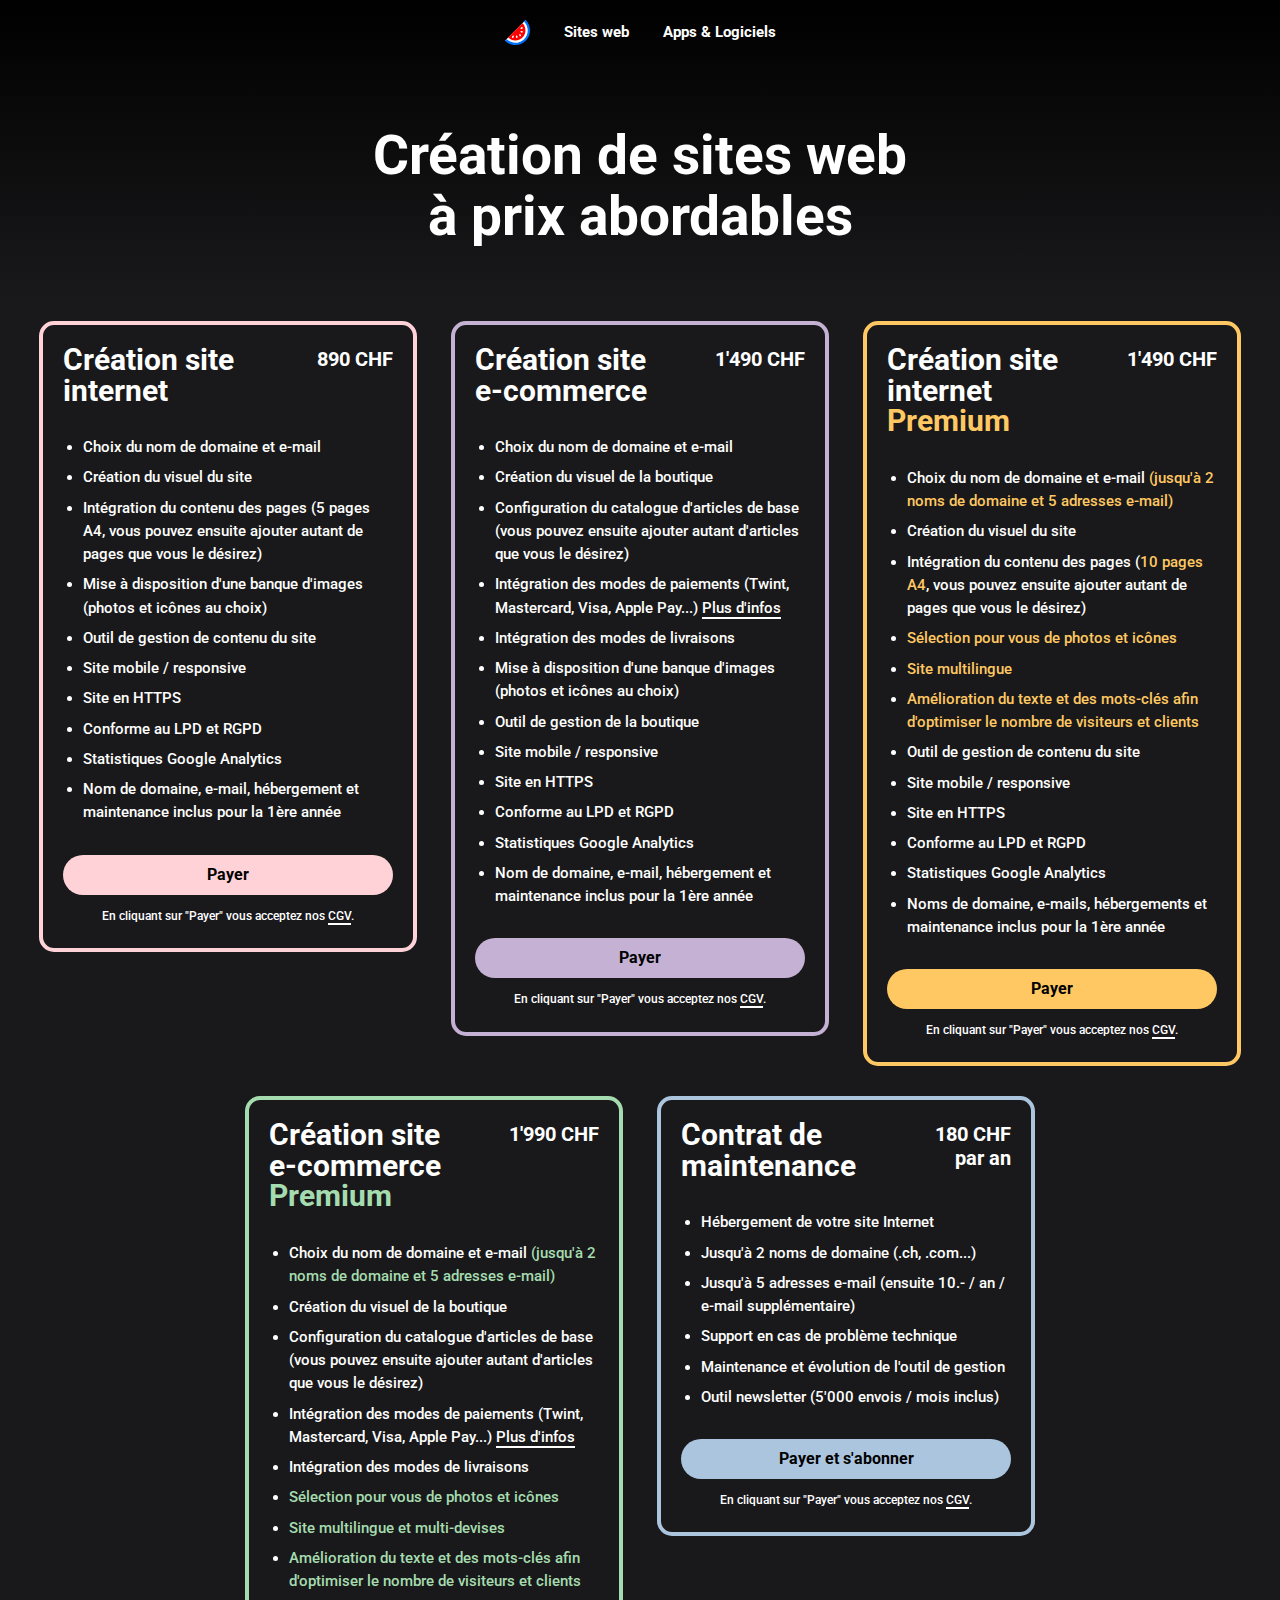
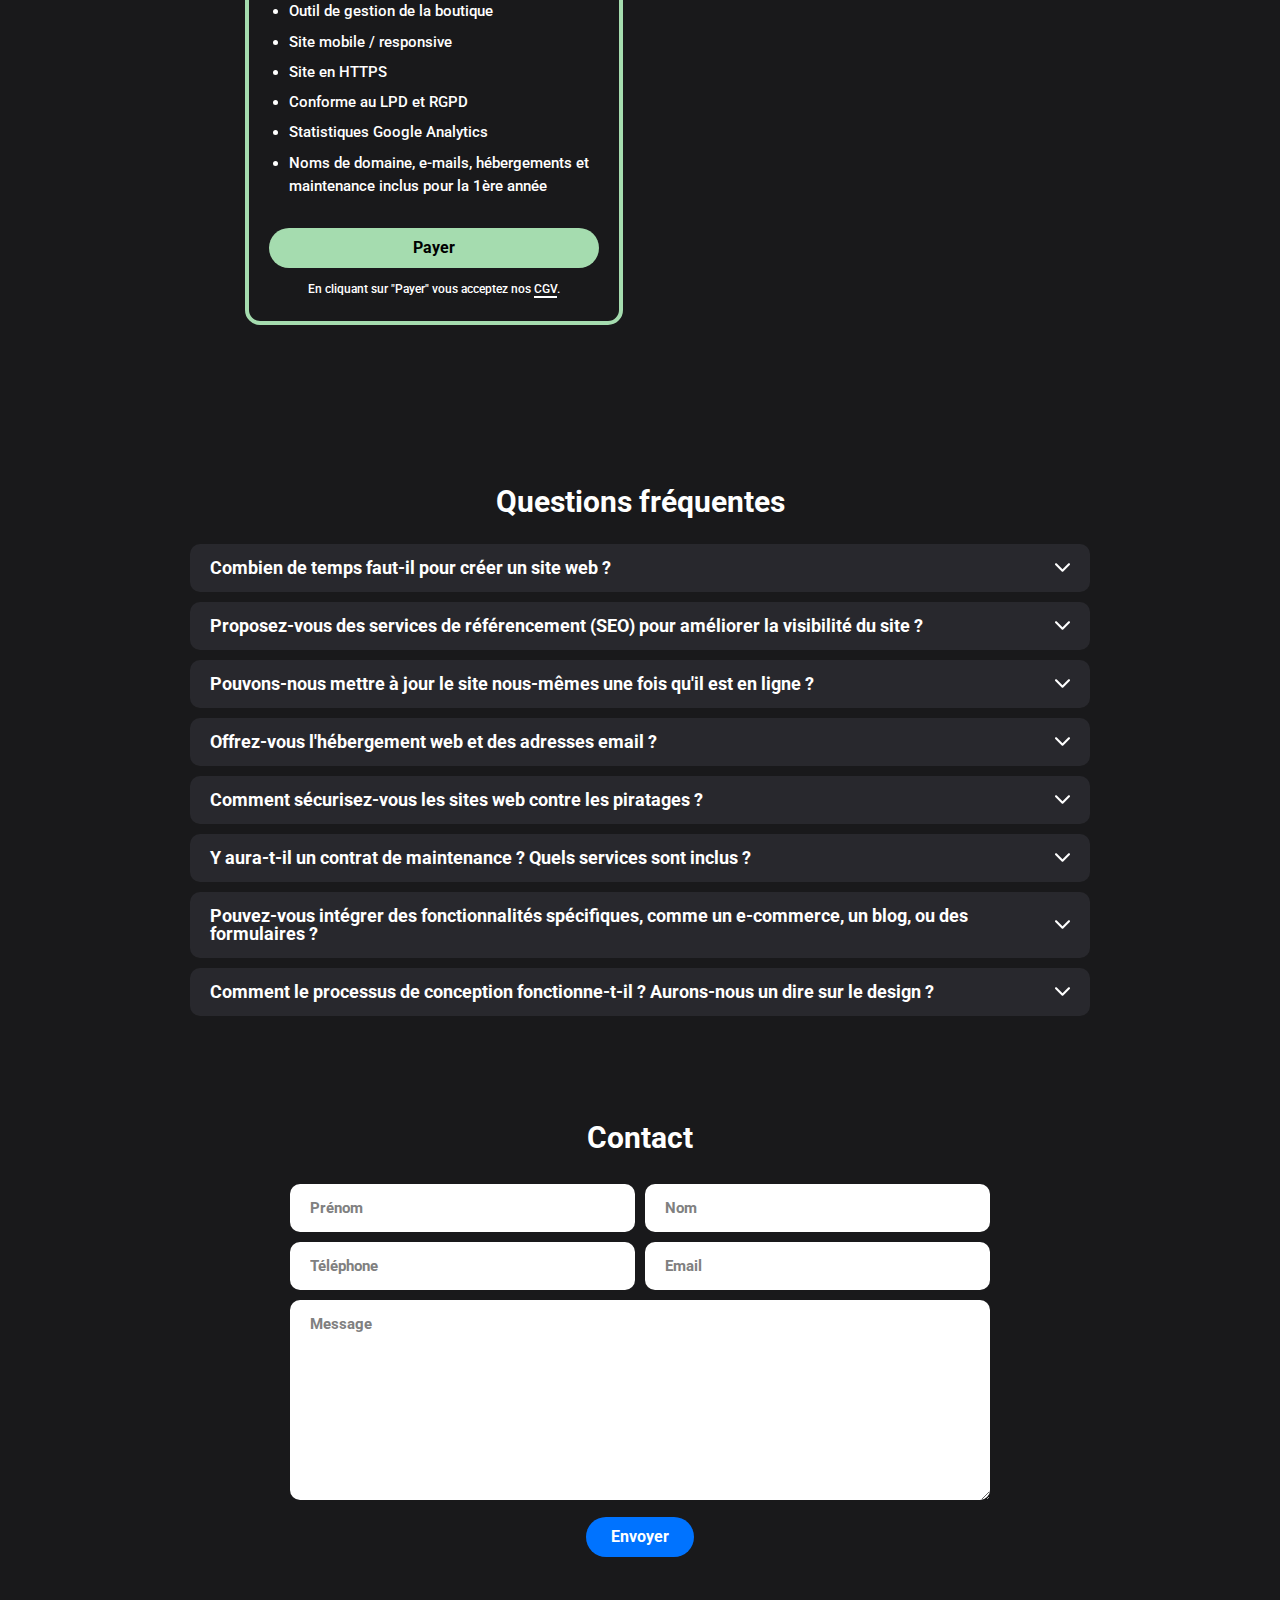
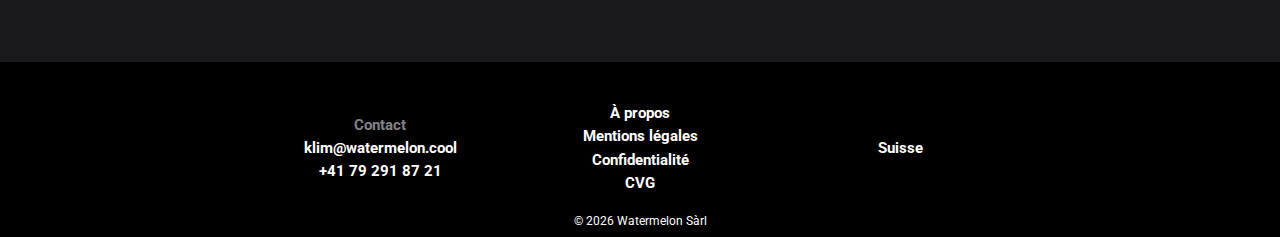
==== fr/index.html @ a2217d6e "Add files via upload" ====
<!doctype html>
<html>
<head>

<!-- META -->
<meta charset="utf-8">
<title>Watermelon - Sites web</title>
<meta name="robots" content="index,follow">
<meta name="description" id="description" property="description" content="Création de sites web et boutiques en ligne à prix abordables">
<meta name="viewport" content="width=device-width, initial-scale=1.0, maximum-scale=1.0, user-scalable=0">

<!-- OPEN GRAPH -->
<meta property="og:image" content="/img/automation.png" />
<meta property="og:title" content="Watermelon - Sites web" />
<meta property="og:description" content="Création de sites web et boutiques en ligne à prix abordables" />

<!-- AUTRES -->
<link rel="stylesheet" href="/code/style.css">

</head>
<body>


    <!--  menu --------------------------------------------------------------------------- -->
  <div id="menu">

    <div id="menupc">
    <img src="/img/watermelon.svg">
    <!--a href="/fr/leads.html"><div>Leads</div></a-->
    <a href="/fr/"><div>Sites web</div></a>
    <a href="/fr/dev.html"><div>Apps & Logiciels</div></a>
    </div>
    
    <div id="menumobile">
      <img src="/img/watermelon.svg">
      <img id="open" src="/img/menu.svg">
      <img id="close" src="/img/close.svg">
    </div>
    
    <div id="sousmenumobile">
      <!--a href="/fr/leads.html"><div>Leads</div></a-->
      <a href="/fr/"><div>Sites web</div></a>
      <a href="/fr/dev.html"><div>Apps & Logiciels</div></a>
    </div>
    
    </div>

    
  

  <!--  page --------------------------------------------------------------------------- -->
<div id="siteweb">

  <div class="grandtitre">Création de sites web à prix abordables</div>





  <div class="bloc un"> 
<div class="soustitre">Création site internet</div>
<div class="prix">890 CHF</div>

<ul>
  <li>Choix du nom de domaine et e-mail</li>
  <li>Création du visuel du site</li>
  <li>Intégration du contenu des pages (5 pages A4, vous pouvez ensuite ajouter autant de pages que vous le désirez)</li>
  <li>Mise à disposition d'une banque d'images (photos et icônes au choix) </li>
  <li>Outil de gestion de contenu du site</li>
  <li>Site mobile / responsive</li>
  <li>Site en HTTPS</li>
  <li>Conforme au LPD et RGPD</li>
  <li>Statistiques Google Analytics</li>
  <li>Nom de domaine, e-mail, hébergement et maintenance inclus pour la 1ère année</li>
</ul>

<a href="https://buy.stripe.com/00g7uM00I3xr8bCcMM" target="_blank"><div class="btn">Payer</div></a>

<div class="cgv">En cliquant sur "Payer" vous acceptez nos <a>CGV</a>.</div>

</div>




<div class="bloc deux">
  <div class="soustitre">Création site e-commerce</div>
  <div class="prix">1'490 CHF</div>
  <ul>
    <li>Choix du nom de domaine et e-mail</li>
    <li>Création du visuel de la boutique</li>
    <li>Configuration du catalogue d'articles de base (vous pouvez ensuite ajouter autant d'articles que vous le désirez)</li>
    <li>Intégration des modes de paiements (Twint, Mastercard, Visa, Apple Pay...) <a href="https://www.mollie.com/pricing" target="_blank">Plus d'infos</a></li>
    <li>Intégration des modes de livraisons</li>
    <li>Mise à disposition d'une banque d'images (photos et icônes au choix) </li>
    <li>Outil de gestion de la boutique</li>
    <li>Site mobile / responsive</li>
    <li>Site en HTTPS</li>
    <li>Conforme au LPD et RGPD</li>
    <li>Statistiques Google Analytics</li>
    <li>Nom de domaine, e-mail, hébergement et maintenance inclus pour la 1ère année</li>
  </ul>

  <a href="https://buy.stripe.com/5kA3ewdRyd818bC001" target="_blank"><div class="btn">Payer</div></a>

  <div class="cgv">En cliquant sur "Payer" vous acceptez nos <a>CGV</a>.</div>

</div>






<div class="bloc trois"> 
<div class="soustitre">Création site internet <span>Premium</span></div>
<div class="prix">1'490 CHF</div>

<ul>
  <li>Choix du nom de domaine et e-mail <span>(jusqu'à 2 noms de domaine et 5 adresses e-mail)</span></li>
  <li>Création du visuel du site</li>
  <li>Intégration du contenu des pages (<span>10 pages A4</span>, vous pouvez ensuite ajouter autant de pages que vous le désirez)</li>
  <li><span>Sélection pour vous de photos et icônes</span></li>
  <li><span>Site multilingue</span></li>
  <li><span>Amélioration du texte et des mots-clés afin d'optimiser le nombre de visiteurs et clients</span></li>
  <li>Outil de gestion de contenu du site</li>
  <li>Site mobile / responsive</li>
  <li>Site en HTTPS</li>
  <li>Conforme au LPD et RGPD</li>
  <li>Statistiques Google Analytics</li>
  <li>Noms de domaine, e-mails, hébergements et maintenance inclus pour la 1ère année</li>
</ul>

<a href="https://buy.stripe.com/8wM7uMaFmec577y3cg" target="_blank"><div class="btn">Payer</div></a>

<div class="cgv">En cliquant sur "Payer" vous acceptez nos <a>CGV</a>.</div>

</div>




<div class="bloc quatre"> 
  <div class="soustitre">Création site e-commerce <span>Premium</span></div>
  <div class="prix">1'990 CHF</div>
  
  <ul>
    <li>Choix du nom de domaine et e-mail <span>(jusqu'à 2 noms de domaine et 5 adresses e-mail)</span></li>
      <li>Création du visuel de la boutique</li>
      <li>Configuration du catalogue d'articles de base (vous pouvez ensuite ajouter autant d'articles que vous le désirez)</li>
      <li>Intégration des modes de paiements (Twint, Mastercard, Visa, Apple Pay...) <a href="https://www.mollie.com/pricing" target="_blank">Plus d'infos</a></li>
      <li>Intégration des modes de livraisons</li>
      <li><span>Sélection pour vous de photos et icônes</span></li>
      <li><span>Site multilingue et multi-devises</span></li>
      <li><span>Amélioration du texte et des mots-clés afin d'optimiser le nombre de visiteurs et clients</span></li>
      <li>Outil de gestion de la boutique</li>
      <li>Site mobile / responsive</li>
      <li>Site en HTTPS</li>
      <li>Conforme au LPD et RGPD</li>
      <li>Statistiques Google Analytics</li>
      <li>Noms de domaine, e-mails, hébergements et maintenance inclus pour la 1ère année</li>
  </ul>
  
  <a href="https://buy.stripe.com/eVaeXedRy0lf1NecMR" target="_blank"><div class="btn">Payer</div></a>
  
  <div class="cgv">En cliquant sur "Payer" vous acceptez nos <a>CGV</a>.</div>
  
  </div>






<div class="bloc cinq"> 
  <div class="soustitre"><!--Pack Service Web-->Contrat de maintenance</div>
  <div class="prix">180 CHF<br>par an</div>
  <ul>
    <li>Hébergement de votre site Internet</li>
    <li>Jusqu'à 2 noms de domaine (.ch, .com...)</li>
    <li>Jusqu'à 5 adresses e-mail (ensuite 10.- / an / e-mail supplémentaire)</li>
    <li>Support en cas de problème technique</li>
    <li>Maintenance et évolution de l'outil de gestion</li>
    <li>Outil newsletter (5'000 envois / mois inclus)</li>
  </ul>
  <a href="https://buy.stripe.com/8wM3ew3cUaZT77y28b" target="_blank"><div class="btn">Payer et s'abonner</div></a>
  <div class="cgv">En cliquant sur "Payer" vous acceptez nos <a>CGV</a>.</div>
  </div>
  
  




<!--div class="bloc six">
  <div class="soustitre">Campagne marketing</div>
  <div class="prix">Votre<br>montant</div>

  <ul>
    <li>Gestion et paramétrage de la campagne</li>
    <li>Analyse et sélection des mots clés</li>
    <li>Rédaction de vos annonces</li>
    <li>Mise en place de l'évaluation par conversion</li>
  </ul>

  <a href="https://buy.stripe.com/14k3ew3cU8RLgI84gi" target="_blank"><div class="btn">Payer</div></a>

  <div class="cgv">En cliquant sur "Payer" vous acceptez nos <a>CGV</a>.</div>

</div-->




</div>



  <!--  faq --------------------------------------------------------------------------- -->
<div id="faq">

  <div class="titre">Questions fréquentes</div>

  <div class="derouler bordertop">
    <div class="top">
      <span>Combien de temps faut-il pour créer un site web ?</span>
    <img class="image montrer" src="/img/arrow-down.svg">
    <img class="image cacher" src="/img/arrow-up.svg">
  </div>
    <div class="contenu">
      Un site web standard peut généralement être lancé en 4 à 6 semaines. Le délai de réalisation peut varier de quelques semaines à plusieurs mois, en fonction de la complexité du projet. Nous travaillerons étroitement avec vous pour établir un calendrier réaliste qui répond à vos attentes.
    </div>
    </div>
  
  
    <div class="derouler">
      <div class="top">
        <span>Proposez-vous des services de référencement (SEO) pour améliorer la visibilité du site ?</span>
      <img class="image montrer" src="/img/arrow-down.svg">
      <img class="image cacher" src="/img/arrow-up.svg">
    </div>
      <div class="contenu">
        Oui, nous intégrons les meilleures pratiques SEO dès le début du processus de conception pour aider à améliorer la visibilité de votre site sur les moteurs de recherche. Nous proposons également des services SEO avancés pour des stratégies de référencement plus poussées.
      </div>
      </div>


      <div class="derouler">
        <div class="top">
          <span>Pouvons-nous mettre à jour le site nous-mêmes une fois qu'il est en ligne ?</span>
        <img class="image montrer" src="/img/arrow-down.svg">
        <img class="image cacher" src="/img/arrow-up.svg">
      </div>
        <div class="contenu">
          Nous utilisons des systèmes de gestion de contenu (CMS) conviviaux qui vous permettent de mettre à jour le contenu de votre site facilement sans nécessiter de compétences techniques. Nous fournirons également une formation sur la façon de gérer votre site après son lancement.
        </div>
        </div>
      
      
        <div class="derouler">
          <div class="top">
            <span>Offrez-vous l'hébergement web et des adresses email ?</span>
          <img class="image montrer" src="/img/arrow-down.svg">
          <img class="image cacher" src="/img/arrow-up.svg">
        </div>
          <div class="contenu">
            Oui, nous proposons des solutions d'hébergement web sécurisées et fiables, ainsi que la configuration d'adresses email professionnelles. Ces services peuvent être inclus dans nos forfaits ou proposés séparément selon vos besoins.
          </div>
          </div>


          <div class="derouler">
            <div class="top">
              <span>Comment sécurisez-vous les sites web contre les piratages ?</span>
            <img class="image montrer" src="/img/arrow-down.svg">
            <img class="image cacher" src="/img/arrow-up.svg">
          </div>
            <div class="contenu">
              La sécurité est une priorité pour nous. Nous implémentons des mesures de sécurité robustes, y compris des certificats SSL, la protection contre les logiciels malveillants et les sauvegardes régulières pour protéger votre site contre les menaces en ligne.
            </div>
            </div>
          
          
            <div class="derouler">
              <div class="top">
                <span>Y aura-t-il un contrat de maintenance ? Quels services sont inclus ?</span>
              <img class="image montrer" src="/img/arrow-down.svg">
              <img class="image cacher" src="/img/arrow-up.svg">
            </div>
              <div class="contenu">
                Nous offrons des contrats de maintenance pour assurer le bon fonctionnement de votre site après son lancement. Cela inclut des mises à jour régulières, des sauvegardes de sécurité, et un support technique pour répondre à toutes vos questions.
              </div>
              </div>


              <div class="derouler">
                <div class="top">
                  <span>Pouvez-vous intégrer des fonctionnalités spécifiques, comme un e-commerce, un blog, ou des formulaires ?</span>
                <img class="image montrer" src="/img/arrow-down.svg">
                <img class="image cacher" src="/img/arrow-up.svg">
              </div>
                <div class="contenu">
                  Nous sommes expérimentés dans l'intégration de diverses fonctionnalités, telles que les boutiques en ligne, les blogs, et les formulaires de contact. Discutons de vos besoins spécifiques pour créer une solution personnalisée qui répond à vos objectifs.
                </div>
                </div>


                <div class="derouler">
                  <div class="top">
                    <span>Comment le processus de conception fonctionne-t-il ? Aurons-nous un dire sur le design ?</span>
                  <img class="image montrer" src="/img/arrow-down.svg">
                  <img class="image cacher" src="/img/arrow-up.svg">
                </div>
                  <div class="contenu">
                    Notre processus commence par comprendre vos objectifs et préférences. Nous vous proposerons des maquettes initiales et vous aurez l'opportunité de fournir des retours à chaque étape. Votre participation est essentielle pour nous assurer que le design final reflète parfaitement votre vision.
                  </div>
                  </div>


</div>







  <!--  contact --------------------------------------------------------------------------- -->
<div id="contact">
<div class="titre">Contact</div>
  <form id="form">
      <input type="text" name="prenom" class="prenom" placeholder="Prénom" required><input type="text" name="nom" class="nom" placeholder="Nom" required>
      <input type="tel" name="telephone" class="telephone" placeholder="Téléphone" required><input type="email" name="email" class="email" placeholder="Email" required>
      <textarea name="message" class="message" placeholder="Message" required></textarea>
      <input type="submit" class="btn" value="Envoyer">
  </form>
  <div class="feedback">Votre message est bien arrivé, vous recevrez une réponse prochainement.</div>
</div>


  <!--  footer --------------------------------------------------------------------------- -->
<div id="footer">

  <div class="bloc">
    <div class="footertitre">Contact</div>
    <div>klim@watermelon.cool</div>
    <div>+41 79 291 87 21</div>
    </div>
    
    <div class="bloc">
    <a href="/fr/about.html"><div>À propos</div></a>
    <a href="/fr/legal.html"><div>Mentions légales</div></a>
    <a href="/fr/privacy.html"><div>Confidentialité</div></a>
    <a href="/fr/cgv.html"><div>CVG</div></a>
    </div>

    <div class="bloc">
      <a>Suisse</a>
      </div>

</div>

<div id="copyright">© <span id="annee"></span> Watermelon Sàrl</div>
    
<script src="/code/code.js"></script>

    

</body>
</html>
---- code/style.css ----
/* import police (doit être au début) ------------------------- */
/*@import url('https://fonts.googleapis.com/css2?family=Roboto:wght@100;300;400;500;700;900&display=swap');*/
@import url('https://fonts.googleapis.com/css2?family=Roboto:wght@100;300;400;500;700;900&display=swap');

/* variables ------------------------------------------------- */
:root {
    --dark: rgb(25, 25, 27);
    --dark1: rgb(20, 20, 22);
    --dark2: rgb(15, 15, 17);
    --grey: rgb(130, 130, 135);
    --blue: rgb(0, 115, 255);
    --green: rgb(120, 255, 210);
  }

/* global ------------------------------------------------- */
body,html{ background: black; background: linear-gradient(black 0%, var(--dark) 300px) ; color:white; font-family:'Roboto', Helvetica, Arial, sans-serif; font-size:15px; font-weight:700; scroll-behavior: smooth; margin:0; padding:0; line-height: 155%;}
a{color:white; text-decoration:none; cursor:pointer; }
a:hover {cursor:pointer !important;}
/* input, select, textarea { -webkit-appearance: none; -moz-appearance: none; appearance: none; border:0; margin:0; font-family:'Roboto', Helvetica, Arial, sans-serif; padding:10px 15px; box-sizing: border-box; border-radius:10px; background:white; color: var(--dark); font-size:16px; font-weight:700;} */
select {cursor:pointer;}
::placeholder {color: grey;}
.btn{ background:var(--blue); color:white; border-radius:20px; cursor:pointer; line-height: 100%; text-align:center; font-size:16px; display:block; padding: 12px 25px; display:inline-block; }
.btn:hover{background:white !important; color:black !important; cursor:pointer !important; }
.feedback{display:none; box-sizing: border-box; padding:13px 20px; background:var(--green); color: var(--dark); border-radius:12px;}
.opacite {opacity:0.35;}
.titre{font-size:30px; padding:100px 0 30px 0; width:100%; text-align:center;  }

.derouler {background:rgb(40, 40, 45); /*border:solid 1px rgb(70, 70, 75);*/ margin-bottom:10px; border-radius:10px;}
.derouler .top {display:flex; justify-content: space-between; align-items: center; padding:15px 0; -webkit-user-select: none; -ms-user-select: none; user-select: none; line-height:100%; }
.derouler .top:hover {background:rgb(35,35,40); border-radius:10px; cursor:pointer; }
.derouler .top span {text-align:left;}
.derouler .image {vertical-align:middle; width:15px;}
.derouler .contenu {padding:10px 15px 10px 15px; text-align:left; font-weight:500; }
.derouler .contenu .radio {background:transparent; border:solid 2px white; color:white; padding:10px 15px; margin:15px 0; }
.derouler .contenu .radio.selected { border:solid 2px var(--blue); }
.derouler .contenu, .derouler .cacher {display:none;}

/* menu ----------------------------------------------------- */
#menu {z-index:100; width:100%; top:0; left:0; text-align:center; line-height: 100%; }
#menu img {height:25px; padding:10px 15px; vertical-align:middle;}
#menupc div:hover, #sousmenumobile div:hover{color:var(--blue); cursor:pointer;}
#menupc div {display:inline-block; padding:25px 15px; vertical-align:middle;  }
#menumobile, #sousmenumobile {display:none;}
#sousmenumobile {padding:40px 40px; text-align:left; height:100vh;}
#sousmenumobile div {padding:20px 0;font-size:30px;  color:white;}
#close {display:none}

@media screen and (max-width: 600px) { 
#menupc {display:none;}
#menumobile {display:flex; justify-content: space-between;align-items: center; }
#sousmenumobile {background:black;}
}

/* lead ------------------------------------------------- */
#lead {position:relative; width:1100px; text-align:center; margin:90px auto 100px auto; }
#lead .grandtitre{text-align:left; width:550px; font-size:60px; line-height: 110%;  }
#lead .soustitre{text-align:left; width:550px; padding-top:30px; padding-bottom:40px; font-size:18px; font-weight:400; line-height: 155%; }
#lead #image{ position:absolute; top:0; right:0; width:480px; display:inline-block; vertical-align:top; }
#lead .form {width:350px; }
#lead .form input {width:100%; margin-bottom:10px; padding: 12px 15px;}
#lead .btn {width:100%; }
#lead .cgv {display:block; margin:5px 0 0 0; font-size:12px; font-weight:500;}
#lead .cgv a {text-decoration:underline;}

/* siteweb ------------------------------------------------ */
#siteweb {width:100%; text-align:center; margin-bottom:50px; }
#siteweb .grandtitre { text-align:center; font-size:55px; width:570px; margin:60px auto; line-height: 110%;  }
#siteweb .bloc {position:relative; display:inline-block; width:370px; margin:15px; border:solid 4px white; vertical-align:top; border-radius:15px; text-align:center;  }
#siteweb .bloc .soustitre { margin:20px 0 30px 20px; width:200px; /*height:100px;*/ text-align:left; font-size:30px; line-height: 102%; }
#siteweb .prix{position:absolute; top:3px; right:0; display:inline-block; margin:20px; text-align:right; font-size:20px; }
#siteweb .bloc .derouler {margin-left:-20px; }
#siteweb .bloc .derouler .top {padding:10px 15px 10px 20px; }
#siteweb ul{font-weight:500; margin:0 40px; padding:0; margin-right:20px; text-align:left; /*height:500px;*/ }
#siteweb li{margin:7px 0;}
#siteweb .cgv {margin:0 20px 20px 20px; font-size:12px; font-weight:500;}
#siteweb .cgv a {border-bottom:solid 2px white;}
#siteweb .btn {display:block; margin:30px 20px 10px 20px; padding: 12px 0; }
#siteweb li a {border-bottom:solid 2px white;}
#siteweb a:hover {color:var(--blue); border-color:var(--blue);}

#siteweb .bloc.un {border-color:rgb(255, 210, 215);  }
#siteweb .bloc.un span {color:rgb(255, 210, 215);  }
#siteweb .bloc.un .btn {background:rgb(255, 210, 215); color:black; }

#siteweb .bloc.deux {border-color:rgb(196, 177, 212);  }
#siteweb .bloc.deux span {color:rgb(185, 148, 215);  }
#siteweb .bloc.deux .btn {background:rgb(196, 177, 212); color:black; }

#siteweb .bloc.trois {border-color:rgb(255, 200, 98);  }
#siteweb .bloc.trois span {color:rgb(255, 200, 98);  }
#siteweb .bloc.trois .btn {background:rgb(255, 200, 98); color:black; }

#siteweb .bloc.quatre {border-color:rgb(165, 220, 175);  }
#siteweb .bloc.quatre span {color:rgb(165, 220, 175);  }
#siteweb .bloc.quatre .btn {background:rgb(165, 220, 175); color:black; }

#siteweb .bloc.cinq {border-color:rgb(171, 197, 223);  }
#siteweb .bloc.cinq span {color:rgb(171, 197, 223); }
#siteweb .bloc.cinq .btn {background:rgb(171, 197, 223); color:black; }

#siteweb .bloc.six {border-color:rgb(236, 195, 159);  }
#siteweb .bloc.six span {color:rgb(236, 195, 159);  }
#siteweb .bloc.six .btn {background:rgb(236, 195, 159); color:black; }

@media screen and (max-width: 700px) { 
#siteweb .grandtitre {width:80%; font-size:50px;}
#siteweb .bloc {width:90%;}
}

/* dev ------------------------------------------------- */
#dev {position:relative; width:1100px; text-align:left; margin:90px auto 100px auto; }
#dev .grandtitre{width:550px; font-size:60px; line-height: 110%;  }
#dev .soustitre{width:550px; padding-top:30px; padding-bottom:40px; font-size:18px; font-weight:400; line-height: 155%; }
#dev #image{ position:absolute; top:0; right:0; width:480px; display:inline-block; vertical-align:top; }

/* texte ----------------------------------------------- */
#texte {width:800px; margin-left:auto; margin-right:auto; text-align:left; }
#texte .grandtitre {font-size:50px; text-align:left; padding:0; margin:100px 0; line-height:110%;}
#texte .titre {font-size:30px; text-align:left; padding:0; margin:70px 0 20px 0;  line-height:110%;}
#texte .texte {font-size:16px; text-align:left; padding:0; margin:15px 0;}

@media screen and (max-width: 900px) { 
  #texte {width:90%;}
  }

/* corps --------------------------------------------------- */
#corps{padding:5% 10%;  }
#corps .titre{font-size:28px; padding:60px 0 30px 0; max-width:700px; }
#corps .texte{color: var(--grey); max-width:700px; }
#corps .bloc {width:240px; margin:20px; display:inline-block; text-align:center; vertical-align:top;  }
#corps .bloc img {height:80px; padding-bottom:10px; vertical-align:bottom; }
#corps .bloc .soustitre {padding: 10px 0 10px 0; }
#corps .bloc .texte {width:100%;}

/* faq ------------------------------------------------- */
#faq .derouler {width:900px; margin-left:auto; margin-right:auto;}
#faq .derouler .top {font-size:18px; padding:15px 20px;}
#faq .derouler .contenu {padding:20px 30px;}

@media screen and (max-width: 950px) { 
#faq .derouler {width:90%;}
}

/* contact -------------------------------------------- */
#contact input, #contact select, #contact textarea { -webkit-appearance: none; -moz-appearance: none; appearance: none; border:0; margin:0; font-family:'Roboto', Helvetica, Arial, sans-serif; padding:15px 20px; box-sizing: border-box; border-radius:10px; background:white; color: black; font-size:15px; font-weight:700; }
#contact {width:800px; margin:0 auto; text-align:center; }
#form input, #form textarea { margin:5px; }
#form .prenom, #form .nom, #form .telephone, #form .email {width:345px; }
#form .message {width:700px; height:200px;}
#form .btn {background:var(--blue); font-size:16px; color:white; border-radius:20px; padding: 12px 25px; }
#contact .feedback {width:700px;}

@media screen and (max-width: 850px) { 
#contact {width:100%;}
#form input, #form textarea, #form .feedback {  width:90% !important; }
#form .message {width:90%; height:200px; }
}

/* footer ------------------------------------------------ */
#footer{ background: black ; text-align:center; margin-top:100px; }
#footer .bloc{display:inline-block; vertical-align:top; text-align:left; width:20%; padding:40px 0 20px 0; vertical-align:middle; text-align:center;}
#footer .footertitre {color:var(--grey);}
#footer a:hover{cursor:pointer; color:var(--blue);}
#footer img {width:20px; padding-right:5px; vertical-align:middle;}

@media screen and (max-width: 850px) { 
#footer .bloc{width:30%; font-size:14px; }
}

/* copyright ----------------------------------------------- */
#copyright { background:black; width:100%; padding-bottom:10px; text-align:center; line-height: 100%; font-size:12px; font-weight:400; }

/* mobile ------------------------------------------------- */
/*
@media screen and (max-width: 850px) { 

  #intro{width:86%;padding:120px 0 0 7%; display:block; text-align:center;}
#intro .titre{font-size:10vw;}
#intro .soustitre{max-width:none;}
#image{width:50%; padding-left:25%;}
#corps{width:86%;padding:0 0 0 7%; max-width:86%;}
.titre1{font-size:35px;}
.titre2{font-size:25px;}
#reassurance{padding-left:0%; font-size:21px;}
#footer .bloc{width:30%; }

}
*/
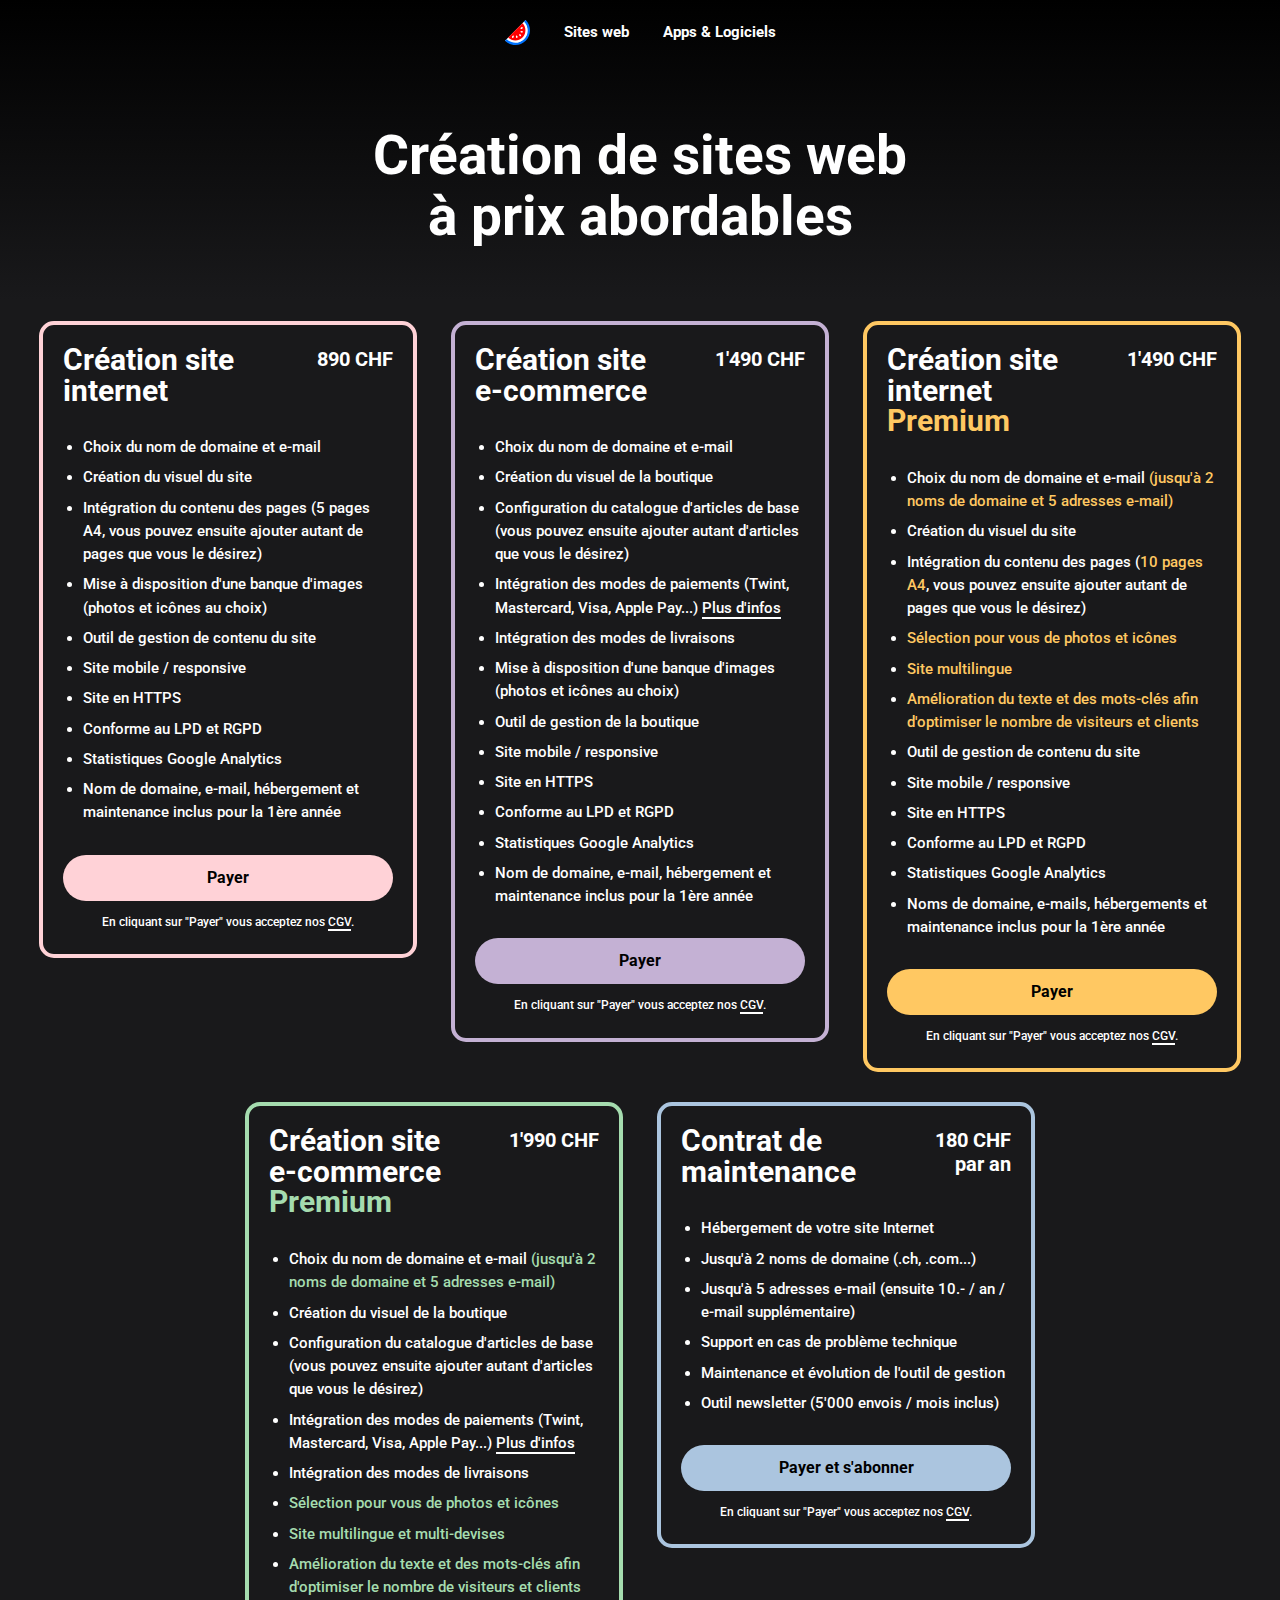
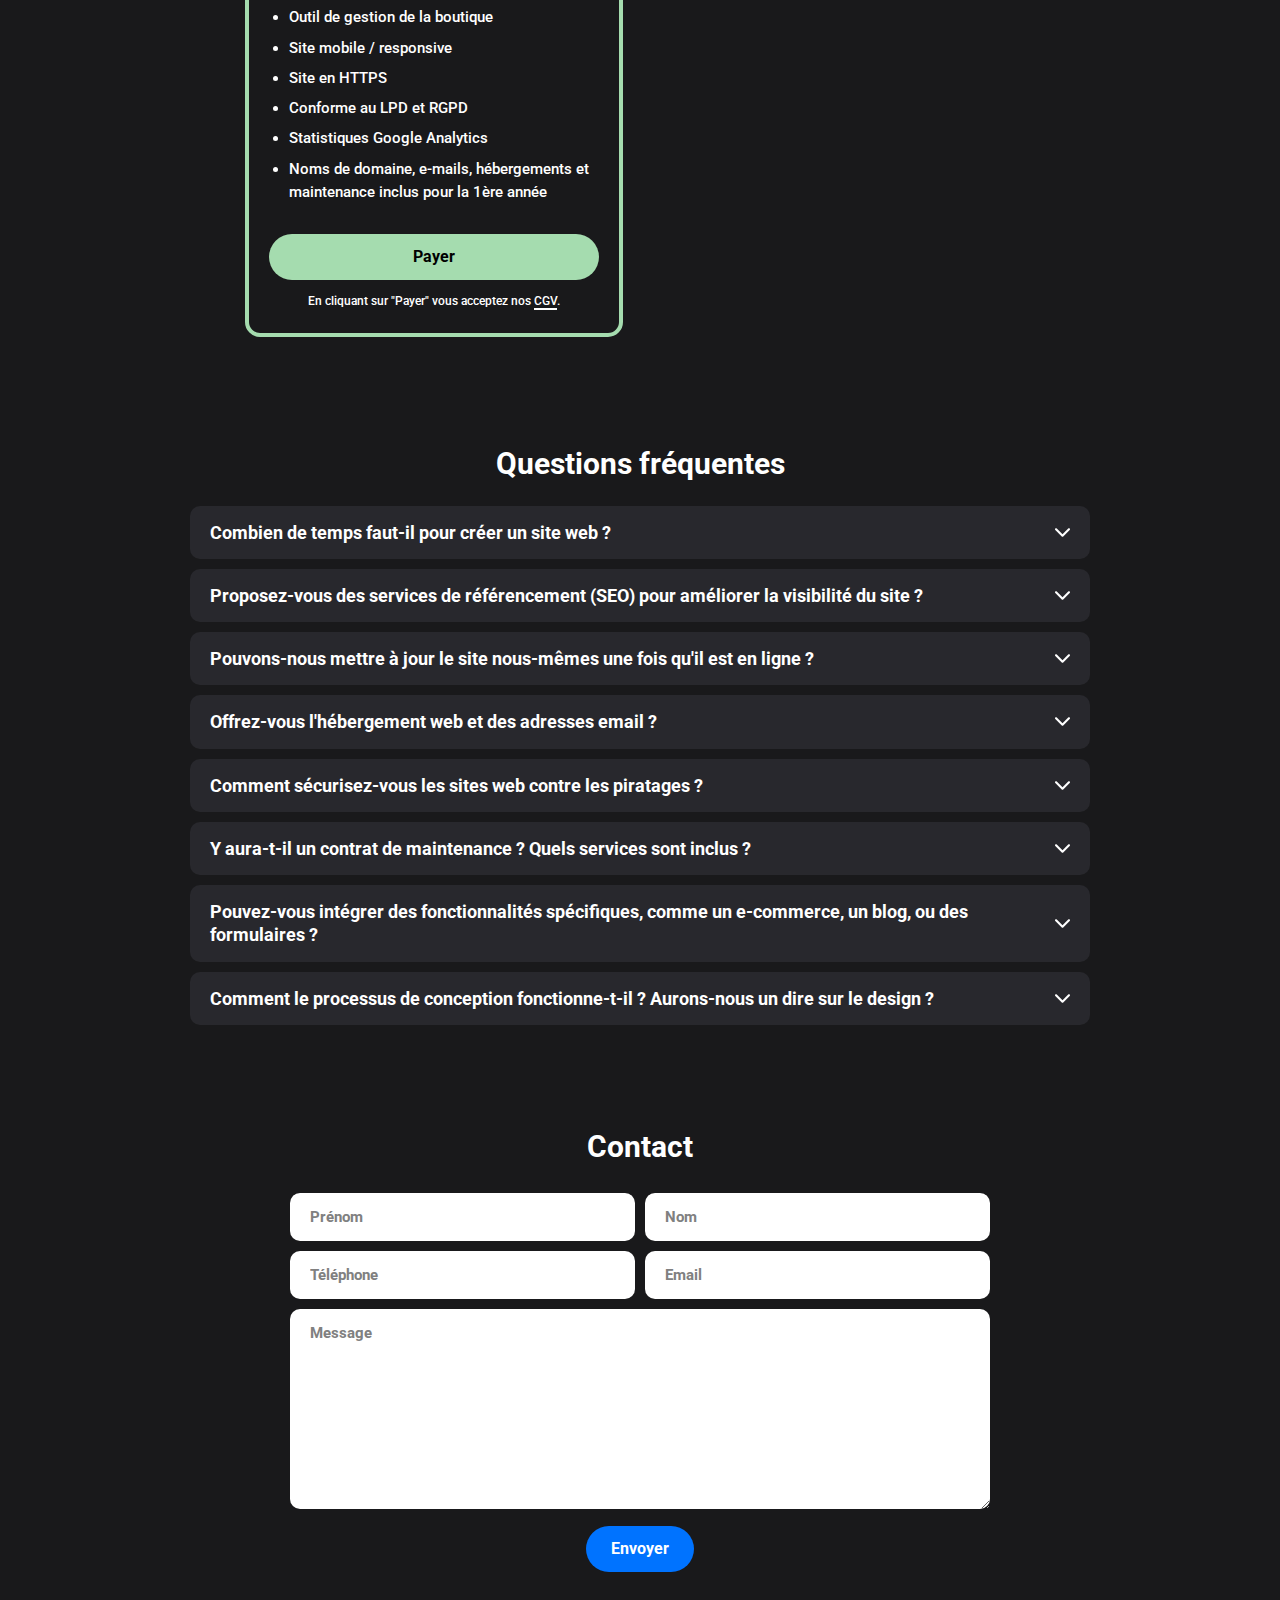
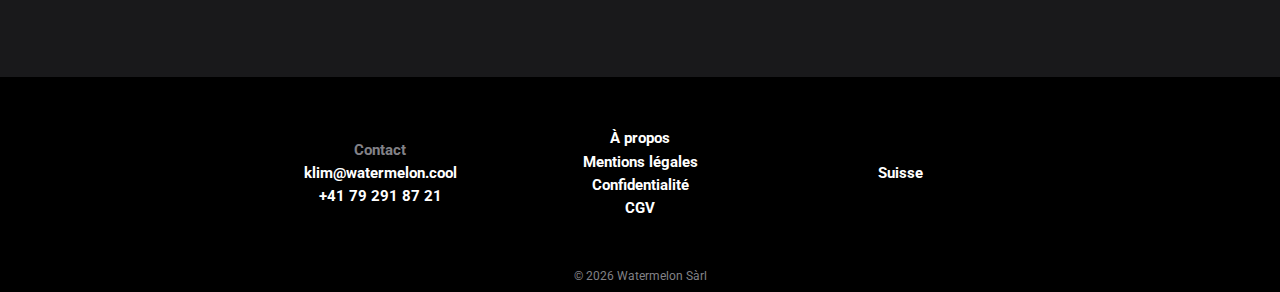
==== commit c402cbdb: "Add files via upload" ====
--- a/fr/index.html
+++ b/fr/index.html
@@ -76,7 +76,7 @@
 
 <a href="https://buy.stripe.com/00g7uM00I3xr8bCcMM" target="_blank"><div class="btn">Payer</div></a>
 
-<div class="cgv">En cliquant sur "Payer" vous acceptez nos <a>CGV</a>.</div>
+<div class="cgv">En cliquant sur "Payer" vous acceptez nos <a href="/fr/cgv.html">CGV</a>.</div>
 
 </div>
 
@@ -103,7 +103,7 @@
 
   <a href="https://buy.stripe.com/5kA3ewdRyd818bC001" target="_blank"><div class="btn">Payer</div></a>
 
-  <div class="cgv">En cliquant sur "Payer" vous acceptez nos <a>CGV</a>.</div>
+  <div class="cgv">En cliquant sur "Payer" vous acceptez nos <a href="/fr/cgv.html">CGV</a>.</div>
 
 </div>
 
@@ -133,7 +133,7 @@
 
 <a href="https://buy.stripe.com/8wM7uMaFmec577y3cg" target="_blank"><div class="btn">Payer</div></a>
 
-<div class="cgv">En cliquant sur "Payer" vous acceptez nos <a>CGV</a>.</div>
+<div class="cgv">En cliquant sur "Payer" vous acceptez nos <a href="/fr/cgv.html">CGV</a>.</div>
 
 </div>
 
@@ -163,7 +163,7 @@
   
   <a href="https://buy.stripe.com/eVaeXedRy0lf1NecMR" target="_blank"><div class="btn">Payer</div></a>
   
-  <div class="cgv">En cliquant sur "Payer" vous acceptez nos <a>CGV</a>.</div>
+  <div class="cgv">En cliquant sur "Payer" vous acceptez nos <a href="/fr/cgv.html">CGV</a>.</div>
   
   </div>
 
@@ -184,7 +184,7 @@
     <li>Outil newsletter (5'000 envois / mois inclus)</li>
   </ul>
   <a href="https://buy.stripe.com/8wM3ew3cUaZT77y28b" target="_blank"><div class="btn">Payer et s'abonner</div></a>
-  <div class="cgv">En cliquant sur "Payer" vous acceptez nos <a>CGV</a>.</div>
+  <div class="cgv">En cliquant sur "Payer" vous acceptez nos <a href="/fr/cgv.html">CGV</a>.</div>
   </div>
   
   
@@ -351,7 +351,7 @@
     <a href="/fr/about.html"><div>À propos</div></a>
     <a href="/fr/legal.html"><div>Mentions légales</div></a>
     <a href="/fr/privacy.html"><div>Confidentialité</div></a>
-    <a href="/fr/cgv.html"><div>CVG</div></a>
+    <a href="/fr/cgv.html"><div>CGV</div></a>
     </div>
 
     <div class="bloc">
@@ -360,6 +360,7 @@
 
 </div>
 
+<!-- copyright -----------------------------------------------------------------------------   -->
 <div id="copyright">© <span id="annee"></span> Watermelon Sàrl</div>
     
 <script src="/code/code.js"></script>
--- a/code/style.css
+++ b/code/style.css
@@ -13,22 +13,23 @@
   }
 
 /* global ------------------------------------------------- */
-body,html{ background: black; background: linear-gradient(black 0%, var(--dark) 300px) ; color:white; font-family:'Roboto', Helvetica, Arial, sans-serif; font-size:15px; font-weight:700; scroll-behavior: smooth; margin:0; padding:0; line-height: 155%;}
+:root{background:black;}
+body,html{ background-color: black; background: linear-gradient(black 0%, var(--dark) 300px) ; color:white; font-family:'Roboto', Helvetica, Arial, sans-serif; font-size:15px; font-weight:700; scroll-behavior: smooth; margin:0; padding:0; line-height: 155%;}
 a{color:white; text-decoration:none; cursor:pointer; }
 a:hover {cursor:pointer !important;}
 /* input, select, textarea { -webkit-appearance: none; -moz-appearance: none; appearance: none; border:0; margin:0; font-family:'Roboto', Helvetica, Arial, sans-serif; padding:10px 15px; box-sizing: border-box; border-radius:10px; background:white; color: var(--dark); font-size:16px; font-weight:700;} */
 select {cursor:pointer;}
 ::placeholder {color: grey;}
-.btn{ background:var(--blue); color:white; border-radius:20px; cursor:pointer; line-height: 100%; text-align:center; font-size:16px; display:block; padding: 12px 25px; display:inline-block; }
+.btn{ background:var(--blue); color:white; border-radius:25px; cursor:pointer; line-height: 100%; text-align:center; font-size:16px; display:block; padding: 15px 25px; display:inline-block; }
 .btn:hover{background:white !important; color:black !important; cursor:pointer !important; }
 .feedback{display:none; box-sizing: border-box; padding:13px 20px; background:var(--green); color: var(--dark); border-radius:12px;}
 .opacite {opacity:0.35;}
 .titre{font-size:30px; padding:100px 0 30px 0; width:100%; text-align:center;  }
 
 .derouler {background:rgb(40, 40, 45); /*border:solid 1px rgb(70, 70, 75);*/ margin-bottom:10px; border-radius:10px;}
-.derouler .top {display:flex; justify-content: space-between; align-items: center; padding:15px 0; -webkit-user-select: none; -ms-user-select: none; user-select: none; line-height:100%; }
+.derouler .top {display:flex; justify-content: space-between; align-items: center; padding:15px 0; -webkit-user-select: none; -ms-user-select: none; user-select: none; }
 .derouler .top:hover {background:rgb(35,35,40); border-radius:10px; cursor:pointer; }
-.derouler .top span {text-align:left;}
+.derouler .top span {text-align:left; margin-right:10px;}
 .derouler .image {vertical-align:middle; width:15px;}
 .derouler .contenu {padding:10px 15px 10px 15px; text-align:left; font-weight:500; }
 .derouler .contenu .radio {background:transparent; border:solid 2px white; color:white; padding:10px 15px; margin:15px 0; }
@@ -47,7 +48,7 @@
 
 @media screen and (max-width: 600px) { 
 #menupc {display:none;}
-#menumobile {display:flex; justify-content: space-between;align-items: center; }
+#menumobile { display:flex; justify-content: space-between;align-items: center; }
 #sousmenumobile {background:black;}
 }
 
@@ -63,7 +64,7 @@
 #lead .cgv a {text-decoration:underline;}
 
 /* siteweb ------------------------------------------------ */
-#siteweb {width:100%; text-align:center; margin-bottom:50px; }
+#siteweb {width:100%; text-align:center; }
 #siteweb .grandtitre { text-align:center; font-size:55px; width:570px; margin:60px auto; line-height: 110%;  }
 #siteweb .bloc {position:relative; display:inline-block; width:370px; margin:15px; border:solid 4px white; vertical-align:top; border-radius:15px; text-align:center;  }
 #siteweb .bloc .soustitre { margin:20px 0 30px 20px; width:200px; /*height:100px;*/ text-align:left; font-size:30px; line-height: 102%; }
@@ -74,7 +75,7 @@
 #siteweb li{margin:7px 0;}
 #siteweb .cgv {margin:0 20px 20px 20px; font-size:12px; font-weight:500;}
 #siteweb .cgv a {border-bottom:solid 2px white;}
-#siteweb .btn {display:block; margin:30px 20px 10px 20px; padding: 12px 0; }
+#siteweb .btn {display:block; margin:30px 20px 10px 20px; padding: 15px 0; }
 #siteweb li a {border-bottom:solid 2px white;}
 #siteweb a:hover {color:var(--blue); border-color:var(--blue);}
 
@@ -103,7 +104,7 @@
 #siteweb .bloc.six .btn {background:rgb(236, 195, 159); color:black; }
 
 @media screen and (max-width: 700px) { 
-#siteweb .grandtitre {width:80%; font-size:50px;}
+#siteweb .grandtitre {width:80%; font-size:40px;}
 #siteweb .bloc {width:90%;}
 }
 
@@ -147,7 +148,7 @@
 #form input, #form textarea { margin:5px; }
 #form .prenom, #form .nom, #form .telephone, #form .email {width:345px; }
 #form .message {width:700px; height:200px;}
-#form .btn {background:var(--blue); font-size:16px; color:white; border-radius:20px; padding: 12px 25px; }
+#form .btn {background:var(--blue); font-size:16px; color:white; border-radius:25px; padding: 15px 25px; }
 #contact .feedback {width:700px;}
 
 @media screen and (max-width: 850px) { 
@@ -158,32 +159,15 @@
 
 /* footer ------------------------------------------------ */
 #footer{ background: black ; text-align:center; margin-top:100px; }
-#footer .bloc{display:inline-block; vertical-align:top; text-align:left; width:20%; padding:40px 0 20px 0; vertical-align:middle; text-align:center;}
-#footer .footertitre {color:var(--grey);}
+#footer .bloc{display:inline-block; vertical-align:top; text-align:left; width:20%; margin:50px 0 50px 0; vertical-align:middle; text-align:center;}
+#footer .footertitre {color:var(--grey);  }
 #footer a:hover{cursor:pointer; color:var(--blue);}
 #footer img {width:20px; padding-right:5px; vertical-align:middle;}
 
 @media screen and (max-width: 850px) { 
-#footer .bloc{width:30%; font-size:14px; }
+#footer {padding: 50px 0; }
+#footer .bloc{width:90%; margin: 25px 0; }
 }
 
 /* copyright ----------------------------------------------- */
-#copyright { background:black; width:100%; padding-bottom:10px; text-align:center; line-height: 100%; font-size:12px; font-weight:400; }
-
-/* mobile ------------------------------------------------- */
-/*
-@media screen and (max-width: 850px) { 
-
-  #intro{width:86%;padding:120px 0 0 7%; display:block; text-align:center;}
-#intro .titre{font-size:10vw;}
-#intro .soustitre{max-width:none;}
-#image{width:50%; padding-left:25%;}
-#corps{width:86%;padding:0 0 0 7%; max-width:86%;}
-.titre1{font-size:35px;}
-.titre2{font-size:25px;}
-#reassurance{padding-left:0%; font-size:21px;}
-#footer .bloc{width:30%; }
-
-}
-*/
-
+#copyright { background:black; color:var(--grey);  width:100%; padding-bottom:10px; text-align:center; line-height: 100%; font-size:12px; font-weight:400; }
